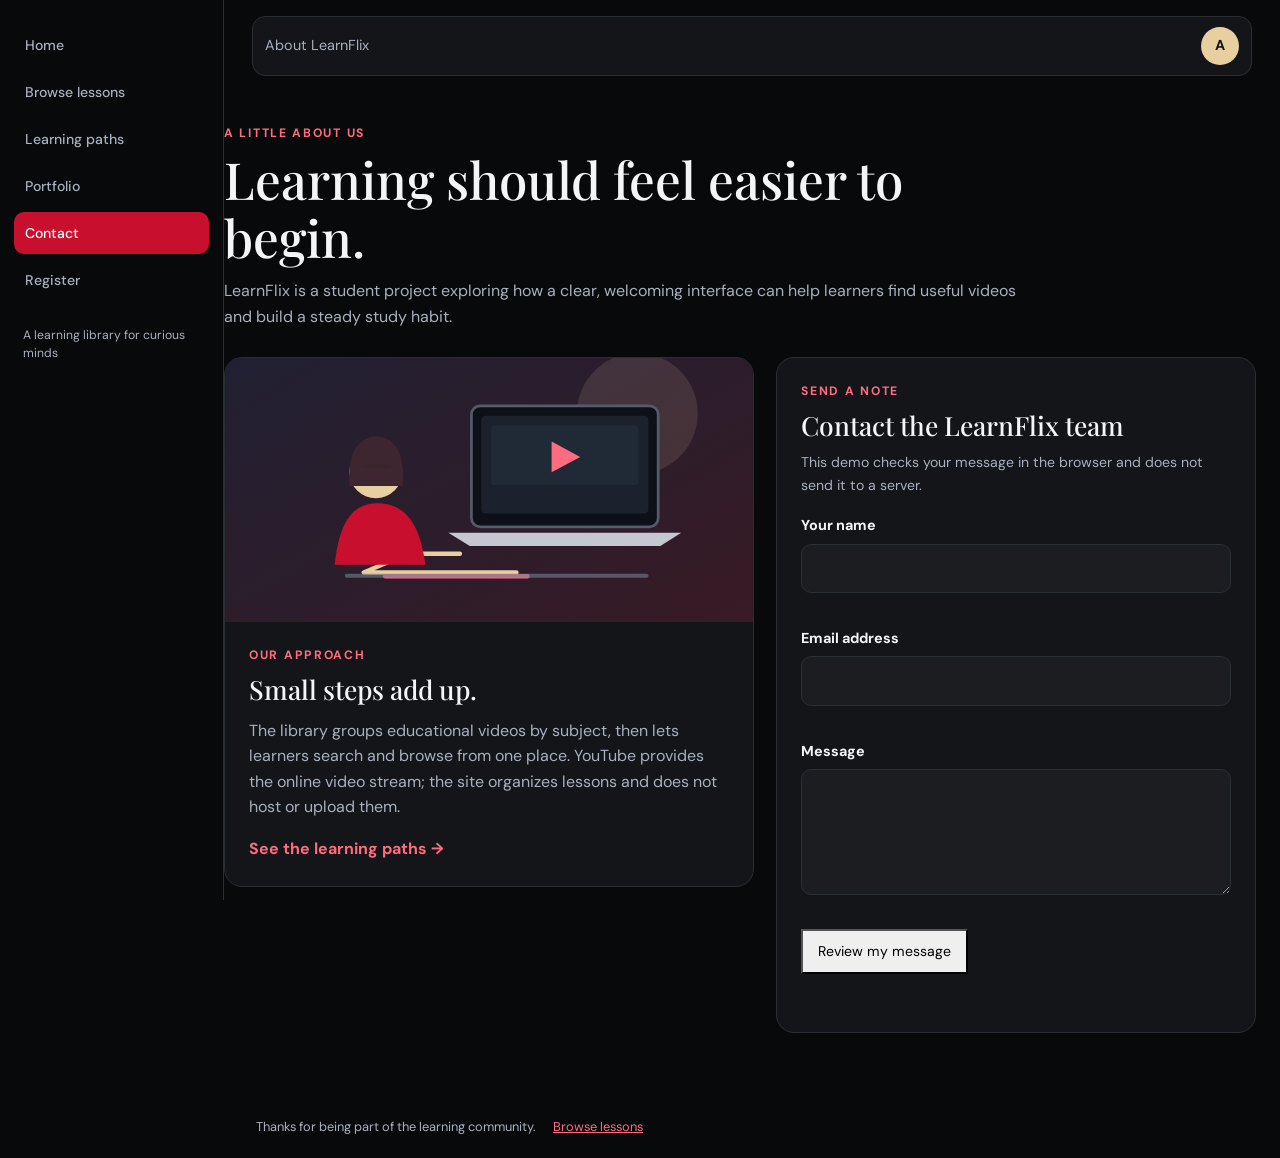
==== contact.html @ bf815cbd "Add contact page and form feedback" ====
<!doctype html>
<html lang="en">
  <head>
    <meta charset="utf-8" />
    <meta name="viewport" content="width=device-width, initial-scale=1" />
    <title>LearnFlix | About and Contact</title>
    <link rel="preconnect" href="https://fonts.googleapis.com" />
    <link rel="preconnect" href="https://fonts.gstatic.com" crossorigin />
    <link
      href="https://fonts.googleapis.com/css2?family=DM+Sans:wght@400;500;700&family=Playfair+Display:wght@700;800&display=swap"
      rel="stylesheet"
    />
    <link
      href="https://cdn.jsdelivr.net/npm/bootstrap@5.3.8/dist/css/bootstrap.min.css"
      rel="stylesheet"
      integrity="sha384-sRIl4kxILFvY47J16cr9ZwB07vP4J8+LH7qKQnuqkuIAvNWLzeN8tE5YBujZqJLB"
      crossorigin="anonymous"
    />
    <link rel="stylesheet" href="css/site-shell.css" />
    <link rel="stylesheet" href="css/layout-polish.css" />
    <link rel="stylesheet" href="css/contact.css" />
    <link rel="icon" href="images/learnflix-mark.svg" type="image/svg+xml" />
  </head>
  <body>
    <aside
      class="sidebar offcanvas-lg offcanvas-start"
      tabindex="-1"
      id="learnflixSidebar"
      aria-label="LearnFlix navigation"
    >
      <div class="offcanvas-header">
        <a class="brand" href="index.html">Learn<span>Flix</span></a
        ><button
          type="button"
          class="btn-close btn-close-white d-lg-none"
          data-bs-dismiss="offcanvas"
          aria-label="Close navigation"
        ></button>
      </div>
      <nav class="sidebar-nav offcanvas-body">
        <a class="side-link" href="index.html"><span>Home</span></a>
        <a class="side-link" href="media.html"><span>Browse lessons</span></a>
        <a class="side-link" href="services.html"
          ><span>Learning paths</span></a
        >
        <a class="side-link" href="portfolio.html"><span>Portfolio</span></a>
        <a class="side-link active" href="contact.html" aria-current="page"
          ><span>Contact</span></a
        >
        <a class="side-link" href="register.html"><span>Register</span></a>
        <p class="sidebar-note">A learning library for curious minds</p>
      </nav>
    </aside>

    <header class="site-header contact-header">
      <a class="brand" href="index.html" aria-label="LearnFlix home">
        <img src="images/learnflix-mark.svg" alt="" width="32" height="32" />
        <span class="brand-learn">Learn</span
        ><span class="brand-flix">Flix</span>
      </a>
      <button
        class="btn btn-outline-light menu-button d-lg-none"
        type="button"
        data-bs-toggle="offcanvas"
        data-bs-target="#learnflixSidebar"
        aria-controls="learnflixSidebar"
      >
        Menu
      </button>
      <p class="header-label">About LearnFlix</p>
      <a class="profile" href="register.html" aria-label="Open learner profile"
        >A</a
      >
    </header>

    <main class="contact-main">
      <section class="contact-intro" aria-labelledby="contact-title">
        <p class="eyebrow">A little about us</p>
        <h1 id="contact-title">Learning should feel easier to begin.</h1>
        <p>
          LearnFlix is a student project exploring how a clear, welcoming
          interface can help learners find useful videos and build a steady
          study habit.
        </p>
      </section>

      <div class="contact-layout">
        <section class="about-card" aria-labelledby="about-title">
          <div class="about-art">
            <img
              src="images/study-session.svg"
              alt="A learner watching a lesson and taking notes"
            />
          </div>
          <div class="about-copy">
            <p class="eyebrow">Our approach</p>
            <h2 id="about-title">Small steps add up.</h2>
            <p>
              The library groups educational videos by subject, then lets
              learners search and browse from one place. YouTube provides the
              online video stream; the site organizes lessons and does not host
              or upload them.
            </p>
            <a href="services.html"
              >See the learning paths <span aria-hidden="true">→</span></a
            >
          </div>
        </section>

        <section class="contact-card" aria-labelledby="form-title">
          <p class="eyebrow">Send a note</p>
          <h2 id="form-title">Contact the LearnFlix team</h2>
          <p class="form-note">
            This demo checks your message in the browser and does not send it to
            a server.
          </p>
          <form id="contact-form" novalidate>
            <div class="field-group">
              <label for="contact-name">Your name</label>
              <input
                id="contact-name"
                name="name"
                type="text"
                autocomplete="name"
                minlength="2"
                maxlength="60"
                required
              />
              <span class="field-error" id="name-error"></span>
            </div>
            <div class="field-group">
              <label for="contact-email">Email address</label>
              <input
                id="contact-email"
                name="email"
                type="email"
                autocomplete="email"
                required
              />
              <span class="field-error" id="email-error"></span>
            </div>
            <div class="field-group">
              <label for="contact-message">Message</label>
              <textarea
                id="contact-message"
                name="message"
                rows="4"
                minlength="10"
                maxlength="500"
                required
              ></textarea>
              <span class="field-error" id="message-error"></span>
            </div>
            <button class="button-link submit-button" type="submit">
              Review my message
            </button>
            <p
              class="form-feedback"
              id="form-feedback"
              role="status"
              aria-live="polite"
            ></p>
          </form>
        </section>
      </div>
    </main>

    <footer class="site-footer">
      <p>Thanks for being part of the learning community.</p>
      <a href="media.html">Browse lessons</a>
    </footer>
    <script
      src="https://cdn.jsdelivr.net/npm/bootstrap@5.3.8/dist/js/bootstrap.bundle.min.js"
      integrity="sha384-FKyoEForCGlyvwx9Hj09JcYn3nv7wiPVlz7YYwJrWVcXK/BmnVDxM+D2scQbITxI"
      crossorigin="anonymous"
    ></script>
    <script src="js/contact.js"></script>
  </body>
</html>
---- css/site-shell.css ----
/* Shared navigation and header structure used by Assignment 2 pages. */
.sidebar {
  position: fixed;
  z-index: 1045;
  inset: 0 auto 0 0;
  display: flex;
  flex-direction: column;
  width: 240px;
  height: 100vh;
  padding: 1.25rem 0.9rem;
  border-right: 1px solid var(--lf-line);
  background: var(--lf-side);
  color: var(--lf-text);
}

.sidebar .offcanvas-header {
  padding: 0.35rem 0.5rem 1.2rem;
}

.sidebar .brand,
.site-header .brand {
  color: var(--lf-text);
  font-family: "Playfair Display", Georgia, serif;
  font-size: 1.35rem;
  font-weight: 800;
  text-decoration: none;
}

.sidebar .brand span,
.site-header .brand span {
  color: var(--lf-rose);
}

.sidebar-nav {
  display: flex;
  flex: 1 1 auto;
  flex-direction: column;
  align-items: stretch;
  gap: 0.35rem;
  min-width: 0;
  overflow-y: auto;
  padding: 0.5rem !important;
}

.side-link {
  display: flex;
  flex: 0 0 auto;
  align-items: center;
  width: 100%;
  min-height: 42px;
  padding: 0.6rem 0.75rem;
  border-radius: 10px;
  color: var(--lf-muted);
  font-size: 0.88rem;
  font-weight: 500;
  text-decoration: none;
  white-space: nowrap;
}

.side-link:hover,
.side-link.active {
  background: var(--lf-crimson);
  color: #fff;
}

.sidebar-note {
  max-width: 190px;
  margin: 1.3rem 0.4rem;
  color: var(--lf-muted);
  font-size: 0.78rem;
}

.site-header {
  position: sticky;
  z-index: 1020;
  top: 0;
  display: flex;
  align-items: center;
  gap: 1rem;
  min-height: 64px;
  margin: 16px 24px 0 264px;
  padding: 0.55rem 0.8rem;
  border: 1px solid var(--lf-line);
  border-radius: 13px;
  background: var(--lf-card);
}

.site-header > .brand,
.site-header nav {
  display: none;
}

.site-header .menu-button {
  display: none;
}

.site-header .profile {
  display: grid;
  flex: 0 0 38px;
  place-items: center;
  width: 38px;
  height: 38px;
  margin-left: auto;
  border-radius: 50%;
  background: var(--lf-sand);
  color: #151515;
  font-weight: 700;
  text-decoration: none;
}

.site-header .header-label {
  margin: 0 auto 0 0;
  color: var(--lf-muted);
  font-size: 0.9rem;
}

.site-footer {
  margin-left: 240px;
  padding: 20px 32px;
  color: var(--lf-muted);
}

.site-footer a {
  color: var(--lf-rose);
}

@media (max-width: 991.98px) {
  .sidebar.offcanvas-lg {
    position: fixed;
    width: min(280px, 85vw);
    max-width: min(280px, 85vw);
    height: 100vh;
  }

  .site-header {
    margin: 12px 12px 0;
  }

  .site-header > .brand,
  .site-header .menu-button {
    display: inline-flex;
    align-items: center;
  }

  .site-header .menu-button {
    min-height: 40px;
  }

  .site-footer {
    margin-left: 0;
  }
}

@media (max-width: 575.98px) {
  .site-header {
    flex-wrap: wrap;
    gap: 0.5rem;
    min-height: 58px;
    margin: 8px 10px 0;
    padding: 0.45rem;
  }

  .site-header > .brand {
    font-size: 1.05rem;
  }

  .site-header .header-label {
    font-size: 0.82rem;
  }
}
---- css/layout-polish.css ----
/* Refined responsive layout: shared by Home, Media and Register. */
:root {
  --layout-sidebar: 224px;
  --layout-gutter: clamp(16px, 2.2vw, 32px);
  --layout-content: 1440px;
}

html {
  scroll-behavior: smooth;
}
body {
  overflow-x: hidden;
  font-size: 15px;
  line-height: 1.55;
}
h1,
h2,
h3 {
  line-height: 1.2;
}
p {
  max-width: 72ch;
}

.sidebar,
.sidebar.offcanvas-lg {
  width: var(--layout-sidebar) !important;
  max-width: var(--layout-sidebar) !important;
  min-width: var(--layout-sidebar) !important;
  padding: 24px 14px;
  background: var(--lf-side);
  border-right: 1px solid var(--lf-line);
}
.sidebar .offcanvas-header {
  padding: 4px 10px 26px;
}
.sidebar .brand {
  font-size: 1.35rem;
}
.sidebar-nav {
  gap: 5px;
  padding: 0 !important;
}
.sidebar-nav .side-link {
  min-height: 42px;
  height: 42px;
  max-height: 42px;
  flex-basis: 42px;
  gap: 10px;
  padding: 8px 11px;
  border-radius: 10px;
  font-size: 0.88rem;
  white-space: nowrap;
}
.nav-icon {
  width: 17px;
  height: 17px;
  flex-basis: 17px;
}
.sidebar-note {
  margin: 20px 9px;
  font-size: 0.76rem;
  line-height: 1.5;
}

main {
  margin-left: var(--layout-sidebar);
}
.site-header,
.media-header,
.register-header {
  top: 0;
  min-height: 60px;
  height: 60px;
  margin: 16px var(--layout-gutter) 0
    calc(var(--layout-sidebar) + var(--layout-gutter));
  padding: 8px 12px;
  gap: 12px;
  border-radius: 13px;
  box-shadow: none;
}
.site-header .topbar-tools,
.media-header .topbar-tools,
.register-header .topbar-tools {
  max-width: 420px;
  flex: 0 1 420px;
  gap: 10px;
}
.header-search {
  max-width: 360px;
}
.header-search input {
  min-height: 40px;
  padding: 8px 14px;
  font-size: 0.88rem;
}
.profile {
  width: 38px;
  height: 38px;
  flex-basis: 38px;
  font-size: 0.9rem;
}
.media-header h1 {
  font-size: 1.12rem;
}
.media-header .kicker {
  font-size: 0.68rem;
}
.content-section {
  padding: 26px var(--layout-gutter);
}
.content-section h2 {
  font-size: 1.45rem;
  margin-bottom: 7px;
}
.section-intro {
  margin-bottom: 16px;
  font-size: 0.92rem;
}
.site-footer {
  padding: 18px var(--layout-gutter);
  font-size: 0.8rem;
}

/* Home: clear hero hierarchy, compact progress summary, and non-scrolling topic grid. */
.hero,
.dashboard-card,
.filter-bar,
.top-lessons,
.callout {
  max-width: var(--layout-content);
  margin-right: auto;
  margin-left: auto;
}
.hero {
  width: calc(100% - 2 * var(--layout-gutter));
  min-height: 300px;
  grid-template-columns: minmax(0, 1.05fr) minmax(280px, 0.95fr);
  gap: clamp(20px, 3vw, 40px);
  margin-top: 20px;
  padding: clamp(22px, 3vw, 38px);
  border-radius: 16px;
}
.hero h1 {
  max-width: 14ch;
  margin: 7px 0 12px;
  font-size: clamp(2rem, 3vw, 2.8rem);
}
.hero-copy > p:not(.eyebrow) {
  max-width: 52ch;
  font-size: 0.98rem;
}
.eyebrow {
  font-size: 0.7rem;
  letter-spacing: 0.1em;
}
.hero-image {
  display: block;
}
.button-link {
  min-height: 42px;
  padding: 9px 15px;
  font-size: 0.88rem;
}
.dashboard-card {
  width: calc(100% - 2 * var(--layout-gutter));
  margin-top: 16px;
  padding: 18px;
  border-radius: 15px;
}
.dashboard-heading h2 {
  font-size: 1.18rem;
}
.stats-grid {
  gap: 10px;
  margin-top: 13px;
}
.stat-tile {
  gap: 3px;
  padding: 12px 14px;
  border-radius: 11px;
}
.stat-tile strong {
  font-size: 1.35rem;
}
.stat-tile small,
.dashboard-note,
.weekly-heading span {
  font-size: 0.75rem;
}
.weekly-heading {
  margin-top: 13px;
}
.weekly-chart {
  height: 72px;
}
.topic-list {
  display: grid;
  grid-template-columns: repeat(3, minmax(0, 1fr));
  gap: 14px;
  overflow: visible;
  padding: 0;
}
.topic-card {
  min-width: 0;
  padding: 16px;
  border-radius: 13px;
}
.topic-card h3 {
  font-size: 1rem;
}
.topic-card p,
.topic-card a {
  font-size: 0.86rem;
}
.callout {
  width: calc(100% - 2 * var(--layout-gutter));
  padding: 18px;
}
.top-lessons {
  width: calc(100% - 2 * var(--layout-gutter));
}
.filter-bar {
  width: calc(100% - 2 * var(--layout-gutter));
}

/* Media: video is the focus; information stays readable beside it on wide screens. */
.media-layout {
  width: min(
    calc(100% - var(--layout-sidebar) - 2 * var(--layout-gutter)),
    var(--layout-content)
  );
  grid-template-columns: minmax(0, 1fr) minmax(270px, 320px);
  gap: 18px;
  margin: 0 var(--layout-gutter) 0
    calc(var(--layout-sidebar) + var(--layout-gutter));
  padding: 22px 0 30px;
}
.lesson-panel,
.info-panel {
  padding: 18px;
  border-radius: 15px;
}
.video-wrap {
  border-radius: 12px;
}
.youtube-playlist {
  border-radius: 0;
}
.youtube-playlist[hidden] {
  display: none !important;
}
.source-fallback {
  display: inline-flex;
  margin-top: 10px;
  font-size: 0.82rem;
}
.source-fallback[hidden] {
  display: none !important;
}
.lesson-panel h2,
.info-panel h2 {
  margin: 16px 0 7px;
  font-size: 1.25rem;
}
.lesson-panel p,
.info-panel p,
.info-panel li {
  font-size: 0.9rem;
}
.audio-box,
.local-video-card {
  margin-top: 16px;
  padding: 14px;
  border-radius: 12px;
}
.audio-box h3,
.info-panel h3,
.local-video-card h3 {
  font-size: 0.94rem;
}
.info-panel ol,
.info-panel ul {
  padding-left: 1.15rem;
}
.info-panel li {
  margin-bottom: 5px;
}
.table-scroll {
  margin-top: 14px;
}
table {
  font-size: 0.8rem;
}
th,
td {
  padding: 8px;
}

/* Register: put the introduction above the form so the fields never get squeezed. */
main.register-main {
  display: block;
  width: min(calc(100% - 2 * var(--layout-gutter)), 1080px);
  max-width: 1080px;
  margin: 0 0 0
    max(
      calc(var(--layout-sidebar) + var(--layout-gutter)),
      calc(var(--layout-sidebar) + (100vw - var(--layout-sidebar) - 1080px) / 2)
    );
  padding: 28px 0 36px;
}
.welcome-panel {
  position: static;
  max-width: 760px;
  padding: 0 0 18px;
}
.welcome-panel h1 {
  max-width: 18ch;
  margin: 5px 0 9px;
  font-size: clamp(1.8rem, 2.6vw, 2.35rem);
}
.welcome-panel > p:not(.eyebrow) {
  max-width: 68ch;
  margin-bottom: 12px;
  font-size: 0.92rem;
}
.side-note {
  max-width: 560px;
  padding: 10px 13px;
  font-size: 0.84rem;
}
.register-form {
  padding: clamp(18px, 2.5vw, 28px);
  border-radius: 15px;
}
.form-heading {
  margin-bottom: 18px;
}
.form-heading h2 {
  font-size: 1.25rem;
}
.form-grid {
  gap: 16px 18px;
}
.field-group {
  gap: 6px;
}
.field-group > label {
  font-size: 0.82rem;
}
.register-form
  input:not([type="radio"]):not([type="checkbox"]):not([type="range"]):not(
    [type="color"]
  ):not([type="file"]),
.register-form select,
.register-form textarea {
  min-height: 42px;
  padding: 9px 11px;
  font-size: 0.88rem;
}
.form-fieldset {
  margin-top: 16px;
  padding: 12px 14px;
}
.choice {
  min-height: 36px;
  font-size: 0.84rem;
}
.consent {
  margin: 16px 0;
}
.register-form button {
  min-height: 42px;
  padding: 9px 16px;
  font-size: 0.88rem;
}

/* Course discovery and playback guidance. */
.selected-course-meta {
  display: flex;
  flex-wrap: wrap;
  gap: 7px;
  margin-top: 12px;
}
.selected-course-meta span,
.course-category {
  display: inline-flex;
  align-items: center;
  min-height: 26px;
  padding: 4px 9px;
  border: 1px solid var(--lf-line);
  border-radius: 999px;
  background: var(--lf-tile);
  color: var(--lf-muted);
  font-size: 0.72rem;
}
.local-library-player[hidden] {
  display: none !important;
}
.library-browser {
  grid-column: 1 / -1;
  min-width: 0;
  padding: 20px;
  border: 1px solid var(--lf-line);
  border-radius: 15px;
  background: var(--lf-card);
}
.library-heading {
  display: flex;
  align-items: end;
  justify-content: space-between;
  gap: 20px;
}
.library-heading h2 {
  margin: 3px 0 5px;
  font-size: 1.35rem;
}
.library-heading p:not(.eyebrow) {
  margin: 0;
  color: var(--lf-muted);
  font-size: 0.88rem;
}
.category-filter,
.library-search {
  display: grid;
  gap: 6px;
  color: var(--lf-muted);
  font-size: 0.78rem;
  font-weight: 700;
}
.category-filter {
  width: min(100%, 240px);
  flex: 0 0 220px;
}
.category-filter select,
.library-search input {
  min-height: 40px;
  padding: 8px 11px;
  border: 1px solid var(--lf-line);
  border-radius: 9px;
  background: var(--lf-tile);
  color: var(--lf-text);
  font: inherit;
}
.library-search {
  max-width: 420px;
  margin: 17px 0;
}
.course-grid {
  display: grid;
  grid-template-columns: repeat(auto-fill, minmax(min(100%, 245px), 1fr));
  gap: 12px;
}
.course-card {
  display: flex;
  flex-direction: column;
  align-items: flex-start;
  min-width: 0;
  padding: 15px;
  border: 1px solid var(--lf-line);
  border-radius: 12px;
  background: var(--lf-tile);
}
.course-card h3 {
  margin: 10px 0 6px;
  font:
    700 1rem/1.3 "DM Sans",
    system-ui,
    sans-serif;
}
.course-card > p {
  margin: 0 0 9px;
  color: var(--lf-muted);
  font-size: 0.82rem;
}
.course-card .course-meta {
  margin-top: auto;
  font-size: 0.72rem;
}
.course-watch-button {
  min-height: 38px;
  margin-top: 8px;
  padding: 7px 12px;
  border: 1px solid var(--lf-crimson);
  border-radius: 8px;
  background: var(--lf-crimson);
  color: #fff;
  font:
    700 0.82rem "DM Sans",
    system-ui,
    sans-serif;
  cursor: pointer;
}
.course-watch-button:hover {
  background: var(--lf-crimson-hover);
}
.course-source-link {
  margin-top: 8px;
  font-size: 0.76rem;
}
.library-note {
  margin: 12px 0 0;
  color: var(--lf-muted);
  font-size: 0.8rem;
}
.content-guidance {
  margin-top: 16px;
  padding-top: 12px;
  border-top: 1px solid var(--lf-line);
  color: var(--lf-muted);
  font-size: 0.82rem;
}
.content-guidance summary {
  color: var(--lf-text);
  font-weight: 700;
  cursor: pointer;
}
.content-guidance p {
  margin: 10px 0 0;
}
.platform-info-grid {
  display: grid;
  grid-template-columns: repeat(3, minmax(0, 1fr));
  gap: 12px;
  margin-top: 16px;
}
.platform-info-grid article {
  padding: 15px;
  border: 1px solid var(--lf-line);
  border-radius: 12px;
  background: var(--lf-card);
}
.platform-info-grid h3 {
  margin: 0 0 6px;
  font:
    700 0.96rem/1.35 "DM Sans",
    system-ui,
    sans-serif;
}
.platform-info-grid p {
  margin: 0;
  color: var(--lf-muted);
  font-size: 0.84rem;
}
@media (max-width: 1100px) {
  .topic-list {
    grid-template-columns: repeat(2, minmax(0, 1fr));
  }
}

@media (max-width: 1100px) {
  :root {
    --layout-sidebar: 208px;
  }
  .media-layout {
    grid-template-columns: minmax(0, 1fr) 285px;
  }
  .hero {
    grid-template-columns: minmax(0, 1fr) minmax(240px, 0.85fr);
  }
}
@media (max-width: 991.98px) {
  main {
    margin-left: 0;
  }
  .site-header,
  .media-header,
  .register-header {
    margin-left: var(--layout-gutter);
  }
  .media-layout {
    width: calc(100% - 2 * var(--layout-gutter));
    grid-template-columns: minmax(0, 1fr) 285px;
    margin: 0 auto;
  }
  main.register-main {
    width: calc(100% - 2 * var(--layout-gutter));
    margin: 0 auto;
  }
}
@media (max-width: 760px) {
  .hero {
    grid-template-columns: 1fr;
    min-height: auto;
  }
  .hero-image {
    max-height: 260px;
    object-fit: cover;
  }
  .topic-list {
    grid-template-columns: repeat(2, minmax(0, 1fr));
  }
  .media-layout {
    grid-template-columns: 1fr;
  }
  .info-panel {
    display: grid;
    grid-template-columns: minmax(0, 1fr);
  }
  .form-grid {
    grid-template-columns: 1fr;
  }
  .full-width {
    grid-column: auto;
  }
  .platform-info-grid {
    grid-template-columns: 1fr;
  }
  .library-heading {
    align-items: stretch;
    flex-direction: column;
  }
  .category-filter {
    width: 100%;
    flex-basis: auto;
  }
}
@media (max-width: 575.98px) {
  body {
    font-size: 14px;
  }
  .site-header,
  .media-header,
  .register-header {
    height: auto;
    min-height: 56px;
    margin-top: 8px;
    padding: 7px;
    gap: 7px;
  }
  .site-header .topbar-tools,
  .media-header .topbar-tools,
  .register-header .topbar-tools {
    flex: 1 1 100%;
    max-width: none;
  }
  .header-search {
    max-width: none;
  }
  .header-search input {
    min-height: 38px;
    font-size: 0.82rem;
  }
  .profile {
    width: 36px;
    height: 36px;
    flex-basis: 36px;
  }
  .hero {
    width: calc(100% - 24px);
    margin-top: 12px;
    padding: 18px;
    gap: 16px;
  }
  .hero h1 {
    font-size: 1.9rem;
  }
  .dashboard-card,
  .filter-bar,
  .top-lessons,
  .callout {
    width: calc(100% - 24px);
  }
  .dashboard-card {
    padding: 14px;
  }
  .stats-grid {
    grid-template-columns: repeat(2, minmax(0, 1fr));
  }
  .stat-tile {
    padding: 10px;
  }
  .stat-label {
    font-size: 0.7rem;
  }
  .topic-list {
    grid-template-columns: 1fr;
  }
  .topic-card {
    padding: 14px;
  }
  .content-section {
    padding: 20px 12px;
  }
  .media-layout {
    width: calc(100% - 24px);
    padding: 14px 0 22px;
  }
  .lesson-panel,
  .info-panel {
    padding: 13px;
  }
  main.register-main {
    width: calc(100% - 24px);
    padding: 20px 0 28px;
  }
  .register-form {
    padding: 15px;
  }
  .form-grid {
    grid-template-columns: 1fr;
    gap: 13px;
  }
  .full-width {
    grid-column: auto;
  }
  .register-form button {
    width: 100%;
  }
  .library-browser {
    padding: 14px;
  }
  .library-search {
    max-width: none;
  }
}

/* Final guard: the fixed sidebar owns the left column on every page. */
body > .site-header,
body > .media-header,
body > .register-header {
  margin-left: calc(var(--layout-sidebar) + var(--layout-gutter)) !important;
}
body > main:not(.register-main) {
  margin-left: var(--layout-sidebar) !important;
}
body > main.register-main {
  width: min(
    calc(100vw - var(--layout-sidebar) - 3 * var(--layout-gutter)),
    1080px
  ) !important;
  max-width: 1080px !important;
  margin-left: calc(var(--layout-sidebar) + var(--layout-gutter)) !important;
  margin-right: var(--layout-gutter) !important;
}
@media (max-width: 991.98px) {
  body > .site-header,
  body > .media-header,
  body > .register-header {
    margin-left: var(--layout-gutter) !important;
  }
  body > main:not(.register-main) {
    margin-left: 0 !important;
  }
  body > main.register-main {
    width: calc(100vw - 2 * var(--layout-gutter)) !important;
    max-width: 1080px !important;
    margin: 0 auto !important;
  }
}
---- css/contact.css ----
:root {
  --lf-bg: #08090a;
  --lf-side: #0c0d10;
  --lf-card: #131519;
  --lf-tile: #1b1d21;
  --lf-line: #2a2e35;
  --lf-text: #f4f5f7;
  --lf-muted: #a9b0bd;
  --lf-crimson: #c8102e;
  --lf-rose: #ff6b7f;
  --lf-sand: #e8cfa0;
  --lf-r-card: 18px;
  --lf-r-pill: 999px;
  --bs-body-bg: var(--lf-bg);
  --bs-body-color: var(--lf-text);
}

body {
  min-height: 100vh;
  color: var(--lf-text);
  background: var(--lf-bg);
  font:
    16px/1.6 "DM Sans",
    system-ui,
    sans-serif;
}

h1,
h2 {
  font-family: "Playfair Display", Georgia, serif;
}

.contact-intro {
  max-width: 800px;
  margin-bottom: 28px;
}

.contact-header .header-label {
  margin: 0 auto 0 0;
  color: var(--lf-muted);
  font-size: 0.9rem;
}

.contact-main {
  max-width: 1500px;
  margin: 0 24px 0 calc(224px + clamp(16px, 2.2vw, 32px));
  padding: 48px 0 64px;
}

.eyebrow {
  margin: 0 0 8px;
  color: var(--lf-rose);
  font-size: 0.76rem;
  font-weight: 700;
  letter-spacing: 0.14em;
  text-transform: uppercase;
}

.contact-intro h1 {
  margin: 0 0 12px;
  font-size: clamp(2.2rem, 4vw, 3.4rem);
  line-height: 1.12;
}

.contact-intro > p:last-child {
  margin: 0;
  color: var(--lf-muted);
}

.contact-layout {
  display: grid;
  grid-template-columns: minmax(0, 1.05fr) minmax(320px, 0.95fr);
  align-items: start;
  gap: 22px;
}

.about-card,
.contact-card {
  min-width: 0;
  overflow: hidden;
  border: 1px solid var(--lf-line);
  border-radius: var(--lf-r-card);
  background: var(--lf-card);
}

.about-art img {
  display: block;
  width: 100%;
  aspect-ratio: 16 / 8;
  object-fit: cover;
  background: var(--lf-tile);
}

.about-copy {
  padding: 24px;
}

.about-copy h2,
.contact-card h2 {
  margin: 0 0 12px;
  font-size: 1.65rem;
}

.about-copy > p:not(.eyebrow) {
  margin: 0 0 16px;
  color: var(--lf-muted);
}

.about-copy a {
  color: var(--lf-rose);
  font-weight: 700;
  text-decoration: none;
}

.contact-card {
  padding: 24px;
}

.form-note {
  margin: -2px 0 18px;
  color: var(--lf-muted);
  font-size: 0.88rem;
}

.contact-card form {
  display: flex;
  flex-direction: column;
  gap: 14px;
}

.field-group {
  display: grid;
  gap: 6px;
}

.field-group label {
  color: var(--lf-text);
  font-size: 0.9rem;
  font-weight: 700;
}

.field-group input,
.field-group textarea {
  width: 100%;
  padding: 11px 13px;
  border: 1px solid var(--lf-line);
  border-radius: 10px;
  outline: 0;
  background: var(--lf-tile);
  color: var(--lf-text);
  font: inherit;
}

.field-group input:focus,
.field-group textarea:focus {
  border-color: var(--lf-rose);
  box-shadow: 0 0 0 3px rgb(255 107 127 / 16%);
}

.field-group textarea {
  resize: vertical;
}

.field-error {
  min-height: 1.1em;
  color: #ff8e9d;
  font-size: 0.8rem;
}

.submit-button {
  align-self: flex-start;
  cursor: pointer;
}

.form-feedback {
  min-height: 1.4em;
  margin: 0;
  color: var(--lf-sand);
  font-size: 0.9rem;
}

.site-footer {
  margin-left: 224px;
  padding: 20px 32px;
  color: var(--lf-muted);
}

.site-footer p {
  display: inline;
  margin-right: 14px;
}

.site-footer a {
  color: var(--lf-rose);
}

@media (max-width: 900px) {
  .contact-layout {
    grid-template-columns: 1fr;
  }

  .about-art img {
    aspect-ratio: 16 / 7;
  }
}

@media (max-width: 991.98px) {
  .contact-main {
    margin: 0 24px;
    padding-top: 32px;
  }

  .site-footer {
    margin-left: 0;
  }
}

@media (max-width: 575.98px) {
  .contact-main {
    margin: 0 16px;
    padding: 26px 0 42px;
  }

  .about-copy,
  .contact-card {
    padding: 18px;
  }

  .submit-button {
    width: 100%;
  }
}
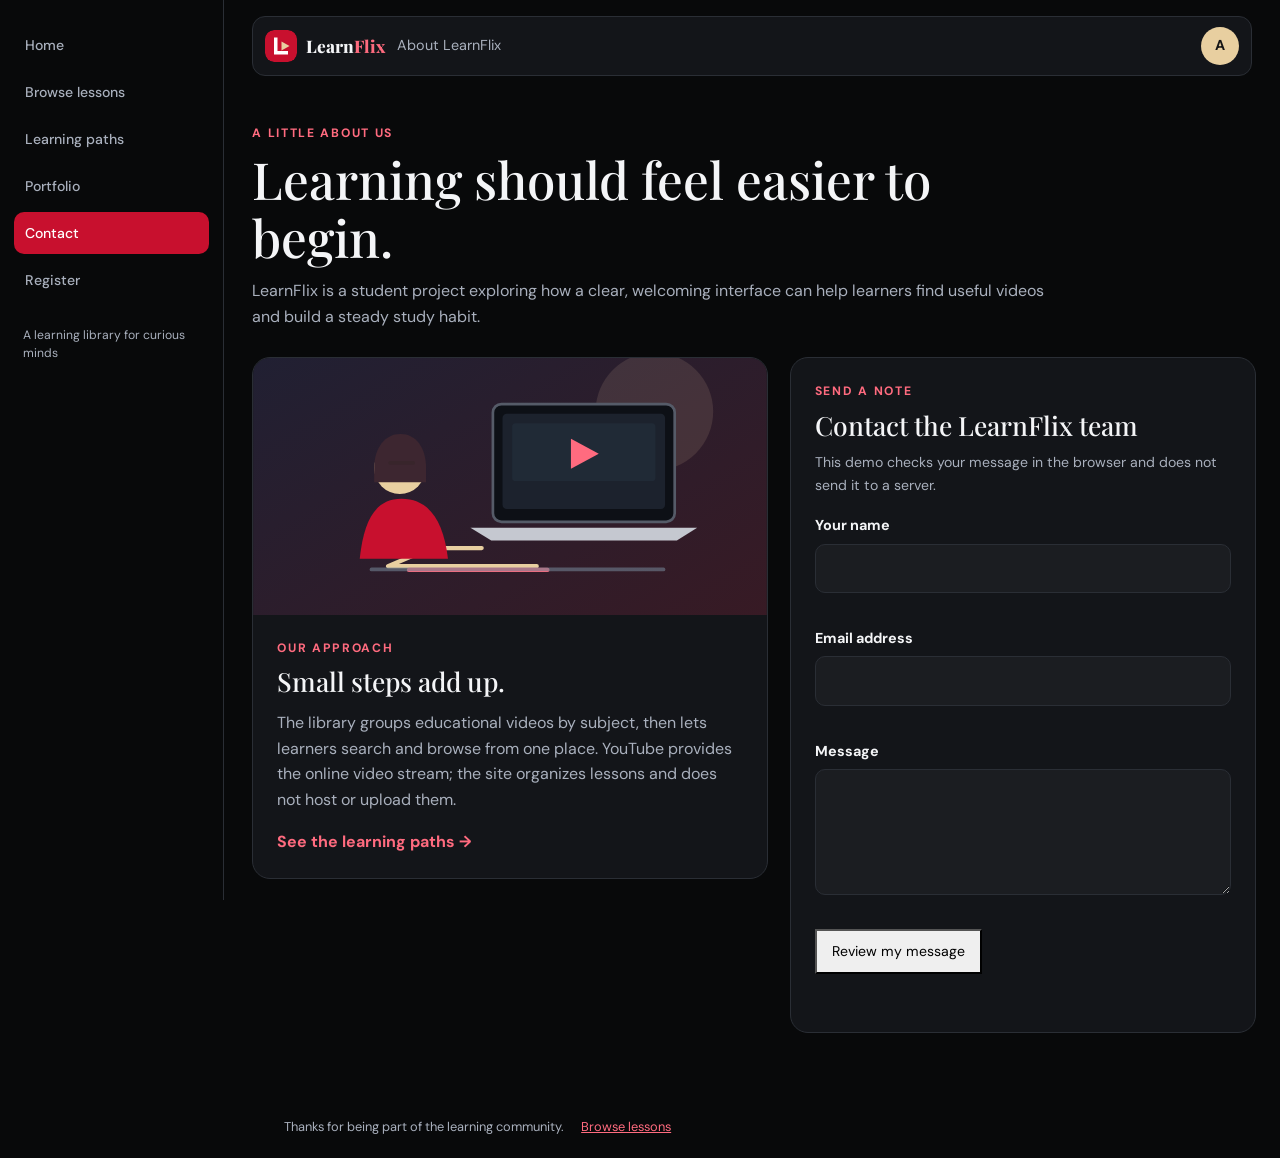
==== commit 705a170b: "Polish LearnFlix pages and documentation" ====
--- a/contact.html
+++ b/contact.html
@@ -3,6 +3,11 @@
   <head>
     <meta charset="utf-8" />
     <meta name="viewport" content="width=device-width, initial-scale=1" />
+    <meta
+      name="description"
+      content="Learn about the LearnFlix student project and try its client-side contact form demonstration."
+    />
+    <meta name="theme-color" content="#08090a" />
     <title>LearnFlix | About and Contact</title>
     <link rel="preconnect" href="https://fonts.googleapis.com" />
     <link rel="preconnect" href="https://fonts.gstatic.com" crossorigin />
@@ -122,6 +127,7 @@
                 name="name"
                 type="text"
                 autocomplete="name"
+                aria-describedby="name-error"
                 minlength="2"
                 maxlength="60"
                 required
@@ -135,6 +141,7 @@
                 name="email"
                 type="email"
                 autocomplete="email"
+                aria-describedby="email-error"
                 required
               />
               <span class="field-error" id="email-error"></span>
@@ -145,6 +152,7 @@
                 id="contact-message"
                 name="message"
                 rows="4"
+                aria-describedby="message-error"
                 minlength="10"
                 maxlength="500"
                 required
--- a/css/layout-polish.css
+++ b/css/layout-polish.css
@@ -716,13 +716,50 @@
 }
 
 /* Final guard: the fixed sidebar owns the left column on every page. */
+.site-header > .brand,
+.media-header > .brand,
+.register-header > .brand {
+  display: flex;
+  flex: 0 0 auto;
+  align-items: center;
+  gap: 9px;
+  color: var(--lf-text) !important;
+  font-size: 1.08rem;
+  text-decoration: none;
+  white-space: nowrap;
+}
+.site-header > .brand img,
+.media-header > .brand img,
+.register-header > .brand img {
+  display: block;
+  width: 32px;
+  height: 32px;
+  border-radius: 9px;
+}
+.site-header > .brand .brand-learn,
+.media-header > .brand .brand-learn,
+.register-header > .brand .brand-learn {
+  color: var(--lf-text) !important;
+}
+.site-header > .brand .brand-flix,
+.media-header > .brand .brand-flix,
+.register-header > .brand .brand-flix {
+  margin-left: -9px;
+  color: var(--lf-rose) !important;
+}
 body > .site-header,
 body > .media-header,
 body > .register-header {
   margin-left: calc(var(--layout-sidebar) + var(--layout-gutter)) !important;
 }
 body > main:not(.register-main) {
-  margin-left: var(--layout-sidebar) !important;
+  margin-left: calc(var(--layout-sidebar) + var(--layout-gutter)) !important;
+}
+body > .site-footer {
+  margin-left: calc(var(--layout-sidebar) + var(--layout-gutter)) !important;
+}
+body > .media-layout ~ footer {
+  margin-left: calc(var(--layout-sidebar) + var(--layout-gutter));
 }
 body > main.register-main {
   width: min(
@@ -742,6 +779,12 @@
   body > main:not(.register-main) {
     margin-left: 0 !important;
   }
+  body > .site-footer {
+    margin-left: var(--layout-gutter) !important;
+  }
+  body > .media-layout ~ footer {
+    margin-left: var(--layout-gutter);
+  }
   body > main.register-main {
     width: calc(100vw - 2 * var(--layout-gutter)) !important;
     max-width: 1080px !important;
